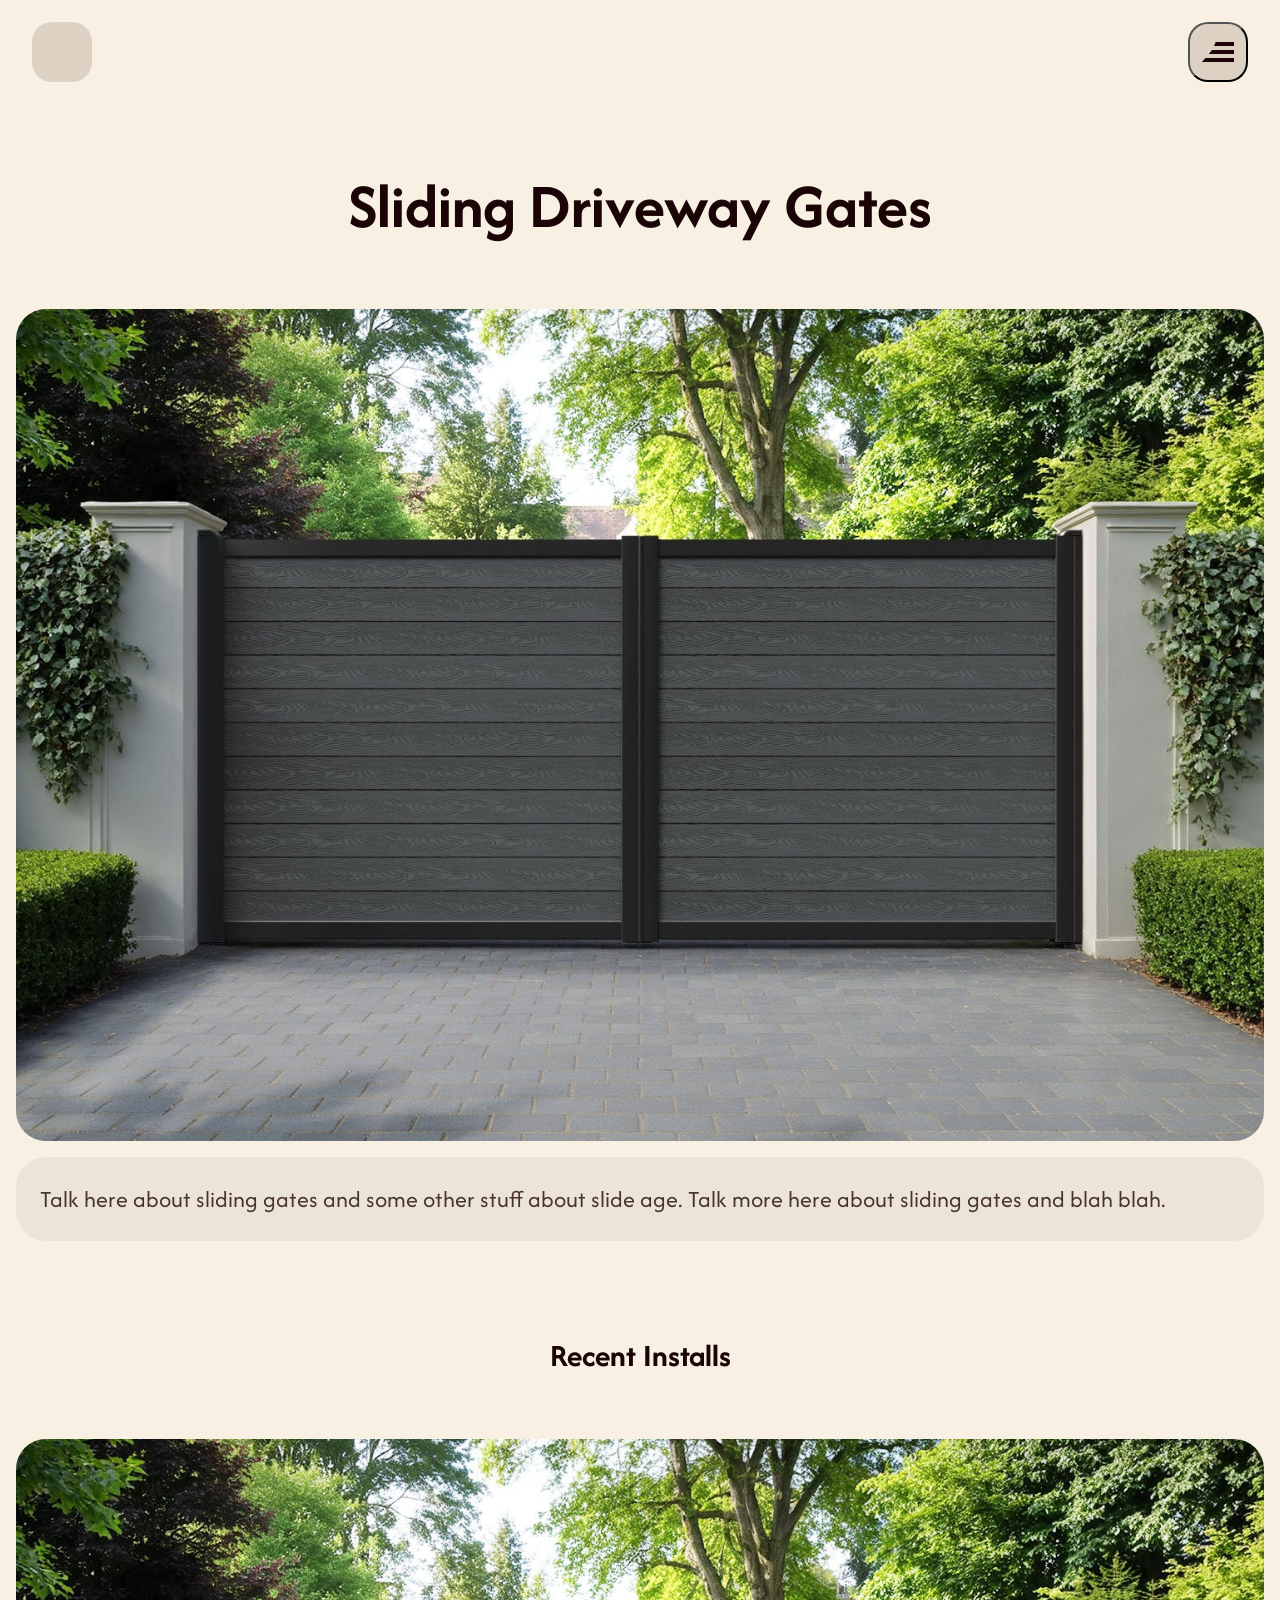
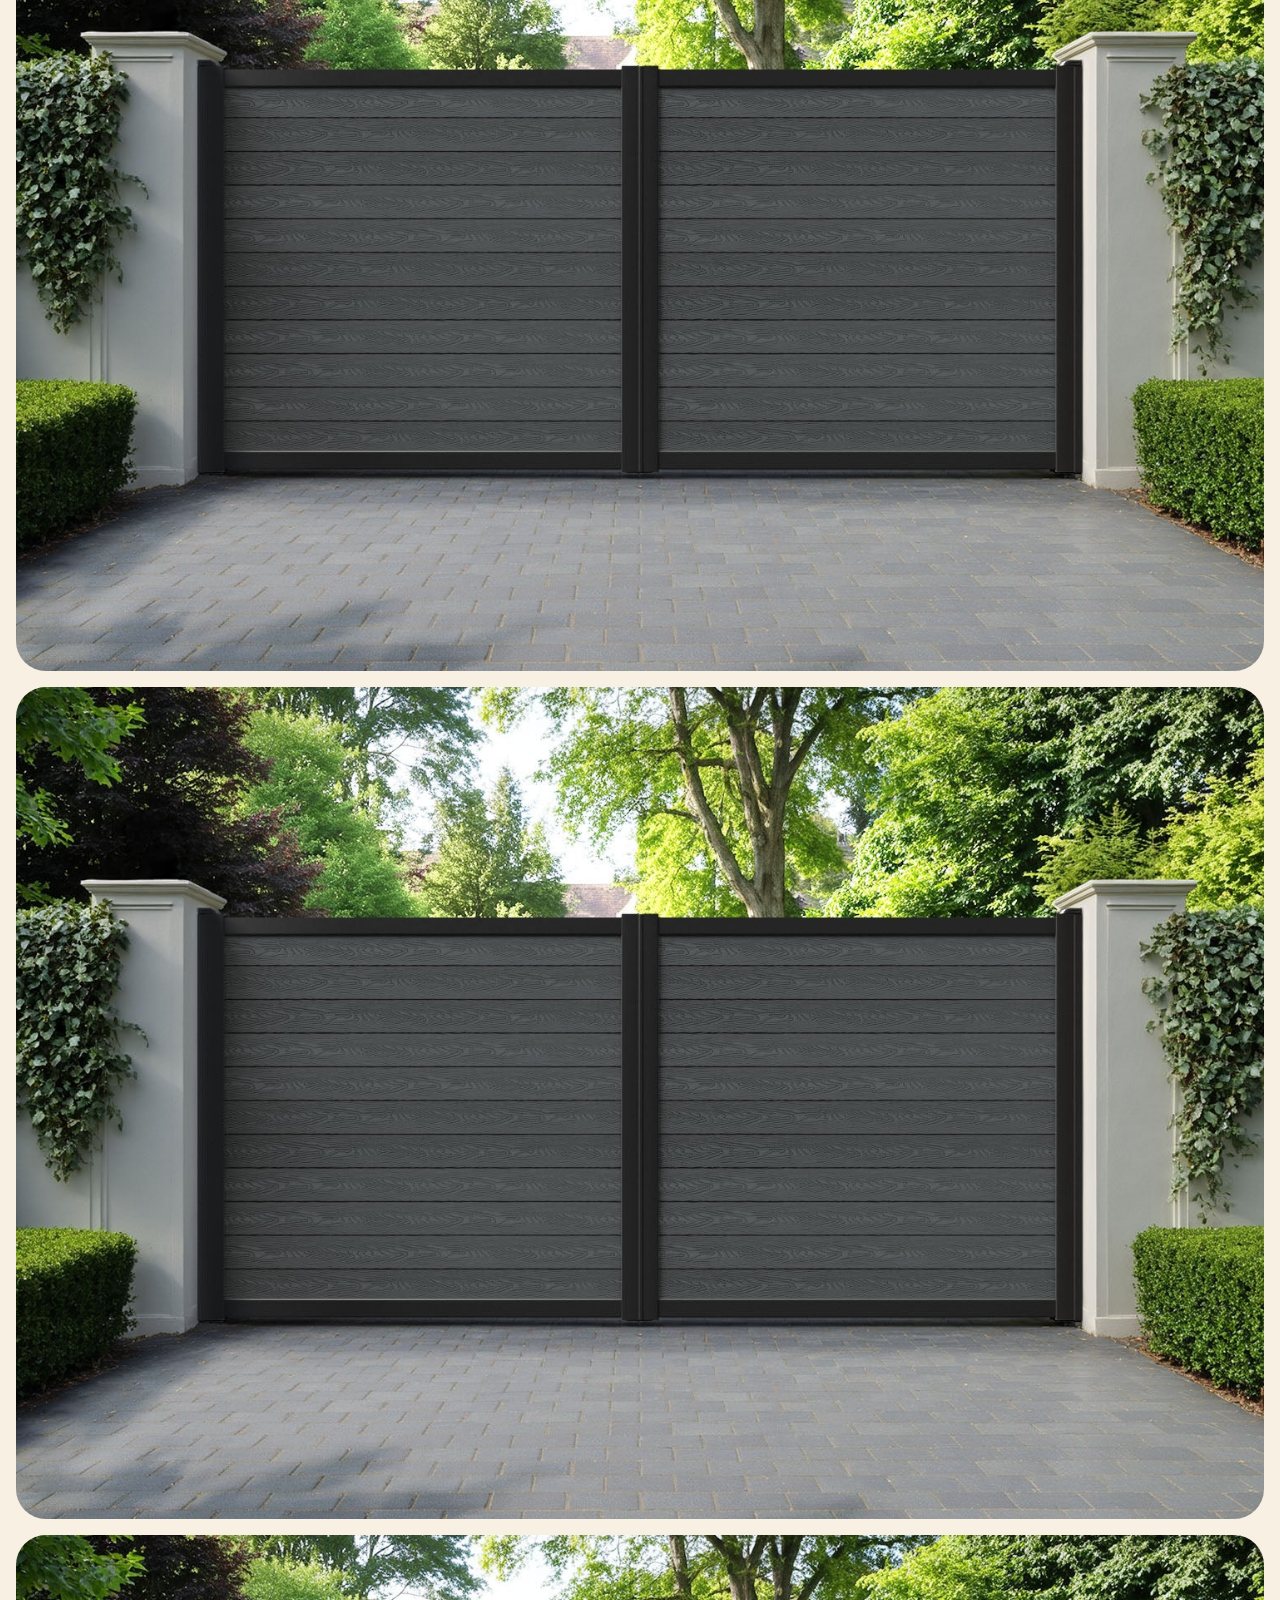
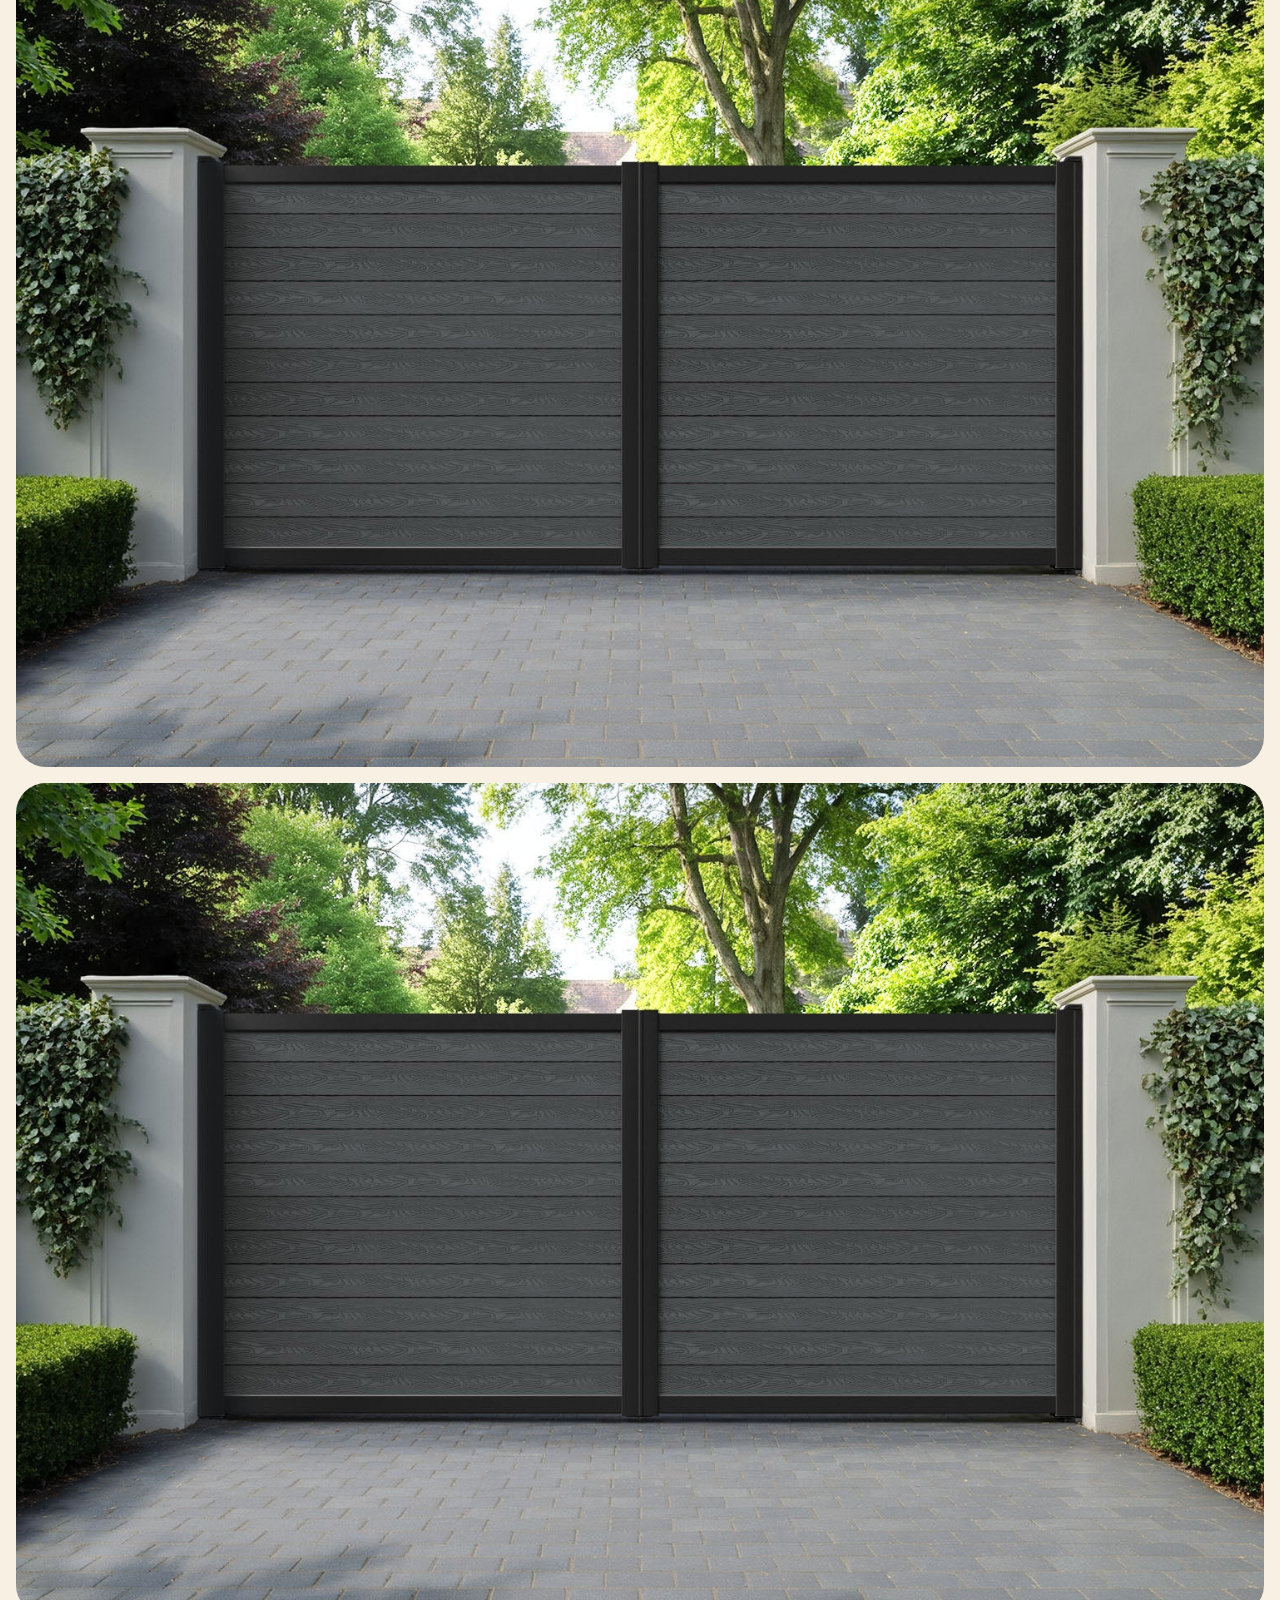
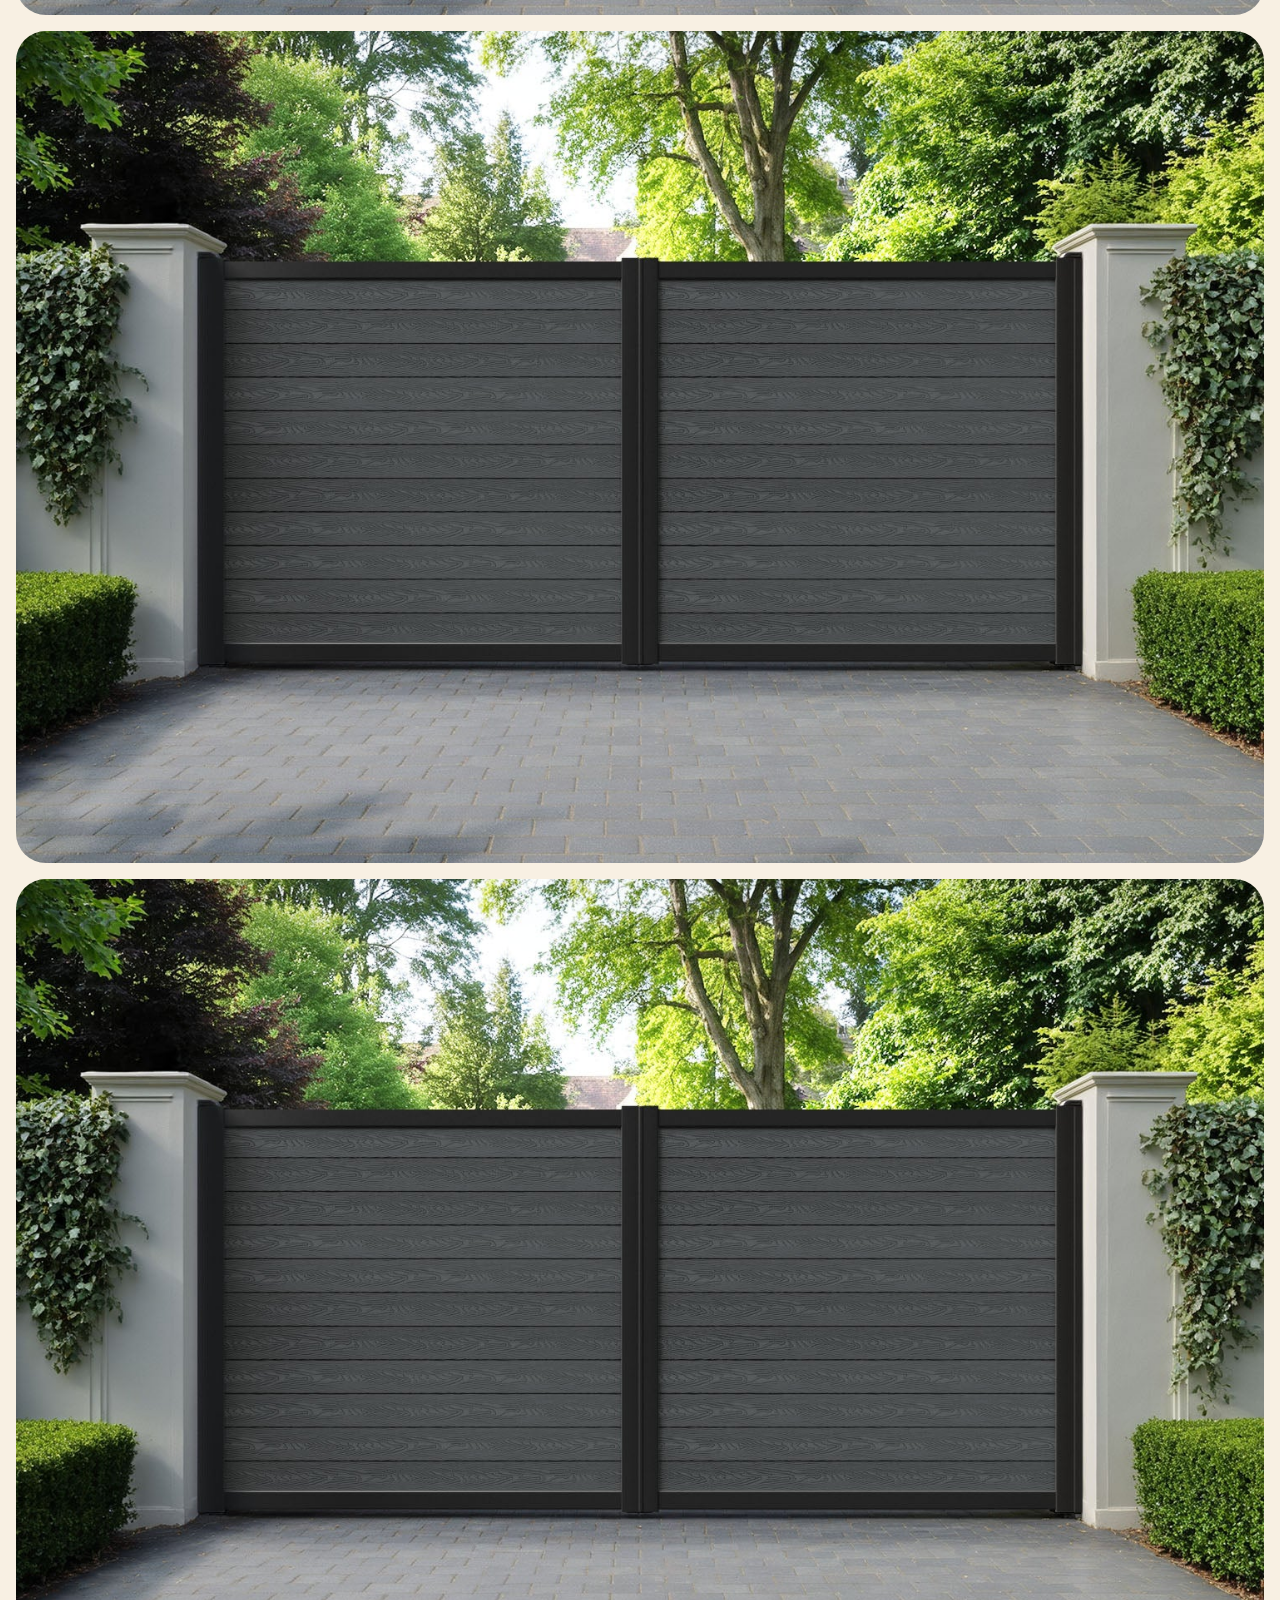
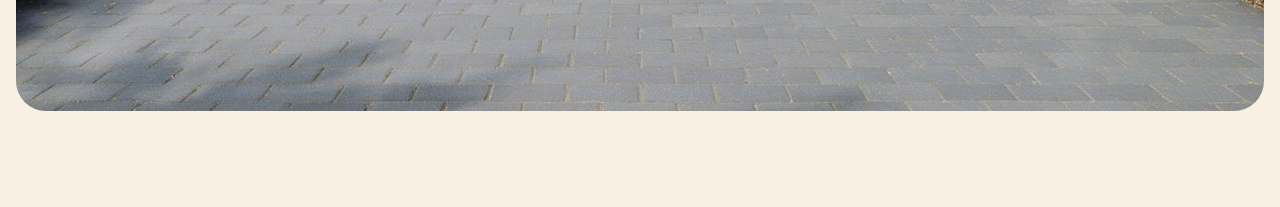
==== slide.html @ ce6226ec "file restructure" ====
<!doctype html>
<html lang="en">
    <head>
        <meta charset="UTF-8" />
        <meta name="viewport" content="width=device-width, initial-scale=1.0" />
        <title>Gower Gate Automation</title>

        <!--Styles-->
        <link rel="stylesheet" href="./css/main.css" />
        <link rel="stylesheet" href="./css/typography.css" />
        <link rel="stylesheet" href="./css/products.css" />
        <link rel="stylesheet" href="./css/button.css" />
        <link rel="stylesheet" href="./css/services.css" />
        <link rel="stylesheet" href="./css/navbar.css" />
        <link rel="stylesheet" href="./css/safety.css" />
        <link rel="stylesheet" href="./css/product-page.css" />

        <!--Fonts-->
        <link rel="preconnect" href="https://fonts.googleapis.com" />
        <link rel="preconnect" href="https://fonts.gstatic.com" crossorigin />
        <link
            href="https://fonts.googleapis.com/css2?family=Afacad:ital,wght@0,400..700;1,400..700&family=Alfa+Slab+One&family=Galada&family=Playfair+Display:ital,wght@0,400..900;1,400..900&family=Six+Caps&family=Squada+One&display=swap"
            rel="stylesheet" />

        <!--Scripts-->
        <script src="./js/menu-toggle.js" defer></script>
    </head>
    <body>
        <nav>
            <div class="nav-btn"></div>
            <button class="nav-btn" id="menu-btn">
                <svg
                    class="nav-menu-icon"
                    width="32"
                    height="20"
                    viewBox="0 0 32 20"
                    fill="none"
                    xmlns="http://www.w3.org/2000/svg">
                    <path d="M13.7143 0H32V4H12L13.7143 0Z" fill="#1B0405" />
                    <path d="M10 8H32V12H6.85714L10 8Z" fill="#1B0405" />
                    <path d="M3.42857 16H32V20H0L3.42857 16Z" fill="#1B0405" />
                </svg>
            </button>
        </nav>
        <div class="mobile-menu" id="mobile-menu">
            <ul class="nav-links">
                <li><a href="./index.html">Home</a></li>
                <li><a>Services</a></li>
                <li><a>Safety</a></li>
                <li><a href="./slide.html">Sliding Gates</a></li>
                <li><a href="./swing.html">Swing Gates</a></li>
            </ul>
        </div>
        <section class="side-padding product-container">
            <h1>Sliding Driveway Gates</h1>
            <img src="./images/swing-gate.jpg" alt="" />
            <div class="product-info">
                <p>
                    Talk here about sliding gates and some other stuff about
                    slide age. Talk more here about sliding gates and blah blah.
                </p>
            </div>
            <h2>Recent Installs</h2>
            <div class="product-gallery">
                <img src="./images/swing-gate.jpg" alt="" />
                <img src="./images/swing-gate.jpg" alt="" />
                <img src="./images/swing-gate.jpg" alt="" />
                <img src="./images/swing-gate.jpg" alt="" />
                <img src="./images/swing-gate.jpg" alt="" />
                <img src="./images/swing-gate.jpg" alt="" />
            </div>
        </section>
    </body>
</html>
---- css/main.css ----
:root {
    --color-brand-primary: #12304A;

    --color-background-primary: #F8F0E3;
    --color-background-secondary: #EDE4D8;
    --color-background-tertiary: #DDD1C3; 

    --color-text-primary: #1B0405;
    --color-text-secondary: #483331;

    --padding-side: 16px;
}

* {
    margin: 0;
    padding: 0;
    box-sizing: border-box;
}

body {
    width: 100vw;
    background-color: var(--color-background-primary);
}

section {
    width: 100%;
}

.side-padding {
    padding-left: var(--padding-side);
    padding-right: var(--padding-side);
}

.hero {
    width: 100%;
    height: 100vh;
    height: 100svh;
    margin-bottom: 96px;
}

.hero-card {
    width: 100%;
    height: 100%;
    padding: 
        var(--nav-height) 
        var(--padding-side)
        var(--padding-side);
}

.hero-card img {
    border-radius: 30px;
    width: 100%;
    height: 100%;
    display: block;
    object-fit: cover;
    object-position: center 10%;
}

.about {
    display: flex;
    flex-direction: column;
    align-items: center;
    margin-bottom: 160px;
}

.about h1 {
    margin-bottom: 96px;
    text-align: center;
}

.about p {
    max-width: 956px;
    text-align: center;
}
---- css/typography.css ----
body {
    font-family: 'Afacad', serif;
}

.company-title {
    font-size: clamp(3rem, 5vw, 6rem); /* 96px */
    font-weight: bold;
    line-height: 1.1;
    color: #0E202A;
}

h1 {
    font-size: clamp(2.5rem, 5vw, 4rem); /* 40px -> 64px */
    font-weight: bold;
    line-height: 1.2;
    color: var(--color-text-primary);
    text-align: center;
}

h2 {
    font-size: 2rem;
    font-weight: bold;
    line-height: 1.2;
    color: var(--color-text-primary);
}

p {
    font-size: clamp(1.25rem, 2vw, 1.5rem); /* 24px */
    font-weight: 400;
    line-height: 1.5;
    letter-spacing: 4%;
    color: var(--color-text-secondary);
}

.title-head {
    font-size: 1rem;
    font-weight: bold;
    line-height: 1;
    color: #696969;
    margin-bottom: 8px;
}
---- css/products.css ----
.products {
    display: flex;
    flex-direction: column;
    align-items: center;
    margin-bottom: 96px;
    gap: 96px;
}

.product {
    width: 100%;
    max-width: 1400px;
    display: flex;
    flex-direction: column;
}

.product h1 {
    margin-bottom: 64px;
}

.product img {
    display: block;
    width: 100%;
    max-width: 1238px;
    aspect-ratio: 3/2;
    object-fit: cover;
    object-position: center;
    border-radius: 30px;
    align-self: center;
    margin-bottom: 16px;
}

.product-info {
    background-color: var(--color-background-secondary);
    padding: 24px;
    border-radius: 30px;
    text-align: center;

    display: flex;
    flex-direction: column;
    gap: 40px;
}

.product-info button {
    flex-shrink: 0;
}

@media screen and (min-width: 768px) {
    .product-info {
        flex-direction: row;
    }
}
---- css/button.css ----
.button {
    font-size: 1rem;
    font-weight: bold;
    letter-spacing: 4%;

    color: white;
    background-color: var(--color-brand-primary);
    padding: 16px 32px;
    border-radius: 30px;

    text-decoration: none;
}
---- css/services.css ----
.services {
    margin-bottom: 96px;
}

.services h1 {
    margin-bottom: 64px;
}

.service-cards {
	display: grid;
	grid-template-columns: 1fr;
	gap: 16px;
}
@media (min-width: 768px) {
	.service-cards {
		grid-template-columns: repeat(2, 1fr);
	}
}
@media (min-width: 1200px) {
	.service-cards {
		grid-template-columns: repeat(4, 1fr);
	}
}

.service-card {
    background-color: var(--color-background-secondary);

    display: flex;
    flex-direction: column;
    align-items: center;
    gap: 24px;

    border-radius: 30px;
    padding: 72px 24px;
}

.service-icon {
    width: 56px;
    height: 56px;
    background-color: #776661;
}

.service-card p {
    text-align: center;
}
---- css/navbar.css ----
:root {
    --nav-icon-size: 60px;
    --nav-padding-y: 22px;
    --nav-padding-x: 32px;

    --nav-height: calc(
        var(--nav-icon-size) + (var(--nav-padding-y) * 2)
    );
}

nav {
    position: fixed;

    width: 100%;

    padding: var(--nav-padding-y) var(--nav-padding-x);

    display: flex;
    justify-content: space-between;
    align-items: center;
    z-index: 1000;
}

.nav-btn {
    width: var(--nav-icon-size);
    height: var(--nav-icon-size);

    border-radius: 20px;
    background: var(--color-background-tertiary);

    flex-shrink: 0;

    display: flex;
    justify-content: center;
    align-items: center;
}

/* mobile menu */
.mobile-menu {
    position: fixed;
    width: 100%;
    height: 100vh;
    background-color: var(--color-background-primary);  
    padding: 
        var(--nav-height)
        var(--padding-side)
        var(--padding-side);

    display: none;
}
.mobile-menu.active {
    display: block;
}

.nav-links {
    background-color: var(--color-background-secondary);
    width: 100%;
    height: 100%;
    border-radius: 30px;
    list-style: none;
    padding: 32px 22px;

    display: flex;
    flex-direction: column;
    gap: 24px;
}

.nav-links li a {
    font-size: 40px;
    font-weight: 600;
    color: var(--color-text-primary);
}
---- css/safety.css ----
.safety h1 {
    margin-bottom: 48px;
}

.safety > p {
    text-align: center;
    margin-bottom: 96px;
}

.slider {
    width: 100%;
    display: flex;
    gap: var(--padding-side);
    overflow-x: auto;
    scroll-snap-type: x mandatory;

    padding-left: var(--padding-side);
    padding-right: var(--padding-side);

    scroll-padding-left: var(--padding-side);

    /* remove scroll bar */
    scrollbar-width: none;

    margin-bottom: 96px;
}

/* remove scroll bar */
.slider::-webkit-scrollbar {
    display: none;
}

.card {
    flex: 0 0 80%;
    scroll-snap-align: start;
}

.card img {
    display: block;
    width: 100%;
    aspect-ratio: 1;
    object-fit: cover;
    border-radius: 20px;
    margin-bottom: 24px;
}

.card h2 {
    margin-bottom: 8px;
}

.card p {
    text-align: left;
}
---- css/product-page.css ----
.product-container {
    padding-top: calc(var(--nav-height) + 64px);
}

.product-container h1 {
    margin-bottom: 64px;
}

.product-container > img {
    width: 100%;
    aspect-ratio: 3/2;
    object-fit: cover;
    object-position: center;
    display: block;
    border-radius: 30px;

    margin-bottom: var(--padding-side);
}

.product-info {
    margin-bottom: 96px;
}

.product-container h2 {
    text-align: center;
    margin-bottom: 64px;
}

.product-gallery {
    display: flex;
    flex-direction: column;
    gap: var(--padding-side);
    margin-bottom: 96px;
}

.product-gallery img {
    width: 100%;
    aspect-ratio: 3/2;
    object-position: center;
    object-fit: cover;
    display: block;
    border-radius: 30px;
}
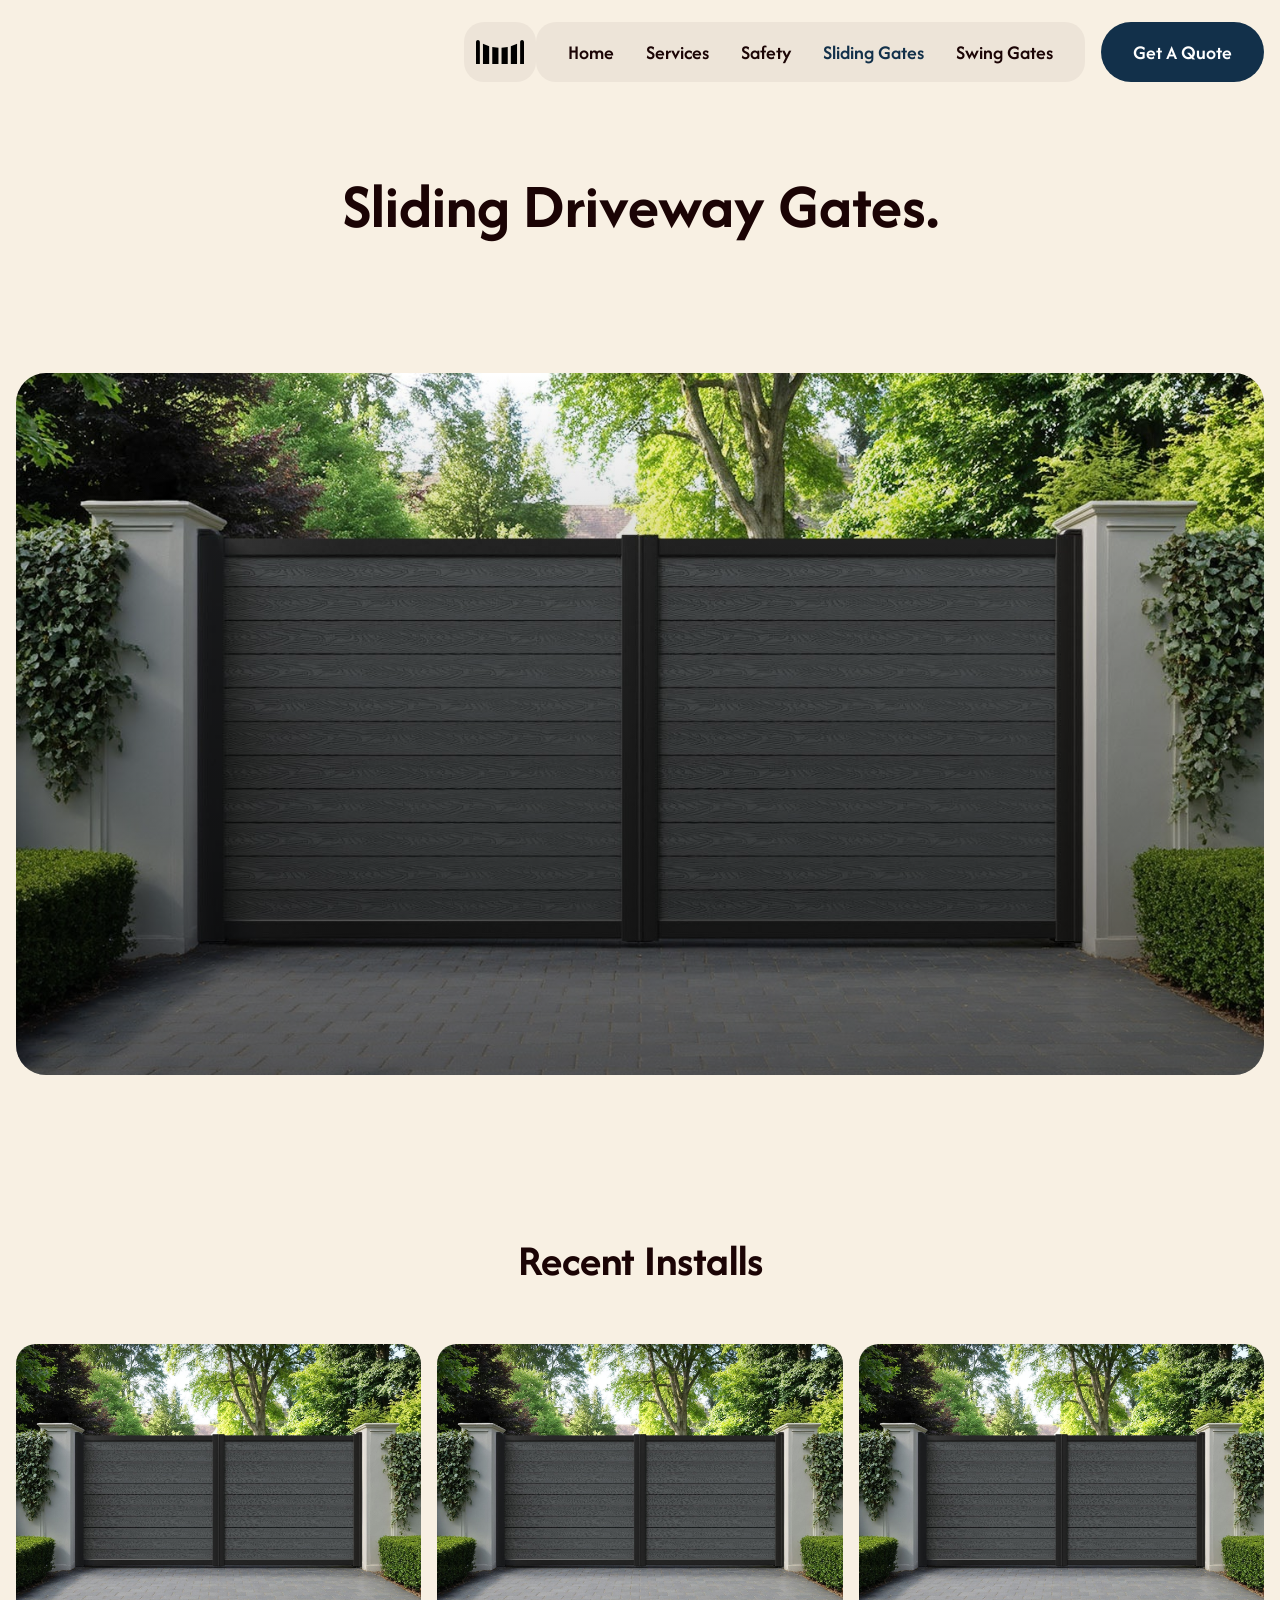
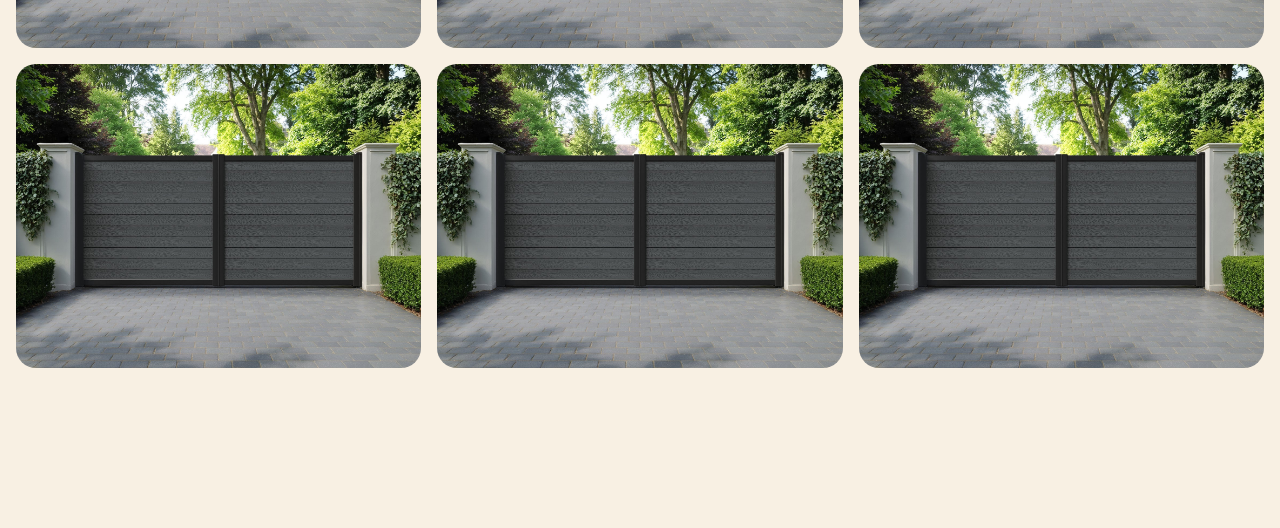
==== commit 69e1d112: "test" ====
--- a/slide.html
+++ b/slide.html
@@ -6,14 +6,18 @@
         <title>Gower Gate Automation</title>
 
         <!--Styles-->
+        <link rel="stylesheet" href="./css/base/reset.css" />
+        <link rel="stylesheet" href="./css/base/constants.css" />
+        <link rel="stylesheet" href="./css/base/typography.css" />
+
         <link rel="stylesheet" href="./css/main.css" />
-        <link rel="stylesheet" href="./css/typography.css" />
-        <link rel="stylesheet" href="./css/products.css" />
-        <link rel="stylesheet" href="./css/button.css" />
-        <link rel="stylesheet" href="./css/services.css" />
-        <link rel="stylesheet" href="./css/navbar.css" />
-        <link rel="stylesheet" href="./css/safety.css" />
-        <link rel="stylesheet" href="./css/product-page.css" />
+
+        <link rel="stylesheet" href="./css/components/button.css" />
+        <link rel="stylesheet" href="./css/layout/layout.css" />
+        <link rel="stylesheet" href="./css/layout/navbar.css" />
+
+        <link rel="stylesheet" href="./css/pages/home/products.css" />
+        <link rel="stylesheet" href="./css/pages/product/product-page.css" />
 
         <!--Fonts-->
         <link rel="preconnect" href="https://fonts.googleapis.com" />
@@ -24,51 +28,156 @@
 
         <!--Scripts-->
         <script src="./js/menu-toggle.js" defer></script>
+        <script src="./js/product-carousel.js" defer></script>
     </head>
     <body>
-        <nav>
-            <div class="nav-btn"></div>
-            <button class="nav-btn" id="menu-btn">
+        <nav class="nav">
+            <a href="./index.html" class="nav-logo">
                 <svg
-                    class="nav-menu-icon"
+                    viewBox="0 0 124 62"
+                    fill="none"
+                    xmlns="http://www.w3.org/2000/svg">
+                    <path d="M42.0001 62L58 62V20L42 18L42.0001 62Z" />
+                    <path d="M82 62H66V20L82 18L82 62Z" />
+                    <path d="M18 62H34V16L18 10V62Z" />
+                    <path d="M106 62H90V16L106 10V62Z" />
+                    <path
+                        d="M10 5.99999V62H0C0.166667 47 0 14.8091 0 5.99999C0 -2 10 -1.99999 10 5.99999Z" />
+                    <path
+                        d="M124 5.99999V62H114C114.167 47 114 14.8091 114 5.99999C114 -1.99999 124 -1.99999 124 5.99999Z" />
+                </svg>
+            </a>
+            <button
+                class="menu-btn"
+                id="menu-btn"
+                aria-label="Open navigation"
+                aria-expanded="false"
+                aria-controls="nav-menu">
+                <svg
+                    class="menu-icon"
                     width="32"
                     height="20"
                     viewBox="0 0 32 20"
                     fill="none"
                     xmlns="http://www.w3.org/2000/svg">
-                    <path d="M13.7143 0H32V4H12L13.7143 0Z" fill="#1B0405" />
-                    <path d="M10 8H32V12H6.85714L10 8Z" fill="#1B0405" />
-                    <path d="M3.42857 16H32V20H0L3.42857 16Z" fill="#1B0405" />
+                    <path
+                        d="M13.7143 0H32V4H12L13.7143 0Z"
+                        fill="currentColor" />
+                    <path d="M10 8H32V12H6.85714L10 8Z" fill="currentColor" />
+                    <path
+                        d="M3.42857 16H32V20H0L3.42857 16Z"
+                        fill="currentColor" />
                 </svg>
             </button>
+            <div class="nav-menu" id="nav-menu">
+                <ul class="nav-links">
+                    <li>
+                        <a href="./index.html"> Home </a>
+                    </li>
+                    <li>
+                        <a href="./index.html#services"> Services </a>
+                    </li>
+                    <li>
+                        <a href="./index.html#safety"> Safety </a>
+                    </li>
+                    <li>
+                        <a href="./slide.html" class="active">
+                            Sliding Gates
+                        </a>
+                    </li>
+                    <li>
+                        <a href="./swing.html"> Swing Gates </a>
+                    </li>
+                </ul>
+                <a href="./quote.html" class="btn-primary"> Get A Quote </a>
+            </div>
         </nav>
-        <div class="mobile-menu" id="mobile-menu">
-            <ul class="nav-links">
-                <li><a href="./index.html">Home</a></li>
-                <li><a>Services</a></li>
-                <li><a>Safety</a></li>
-                <li><a href="./slide.html">Sliding Gates</a></li>
-                <li><a href="./swing.html">Swing Gates</a></li>
-            </ul>
-        </div>
-        <section class="side-padding product-container">
-            <h1>Sliding Driveway Gates</h1>
-            <img src="./images/swing-gate.jpg" alt="" />
+        <section class="product-container side-padding section">
+            <h1 class="section-title heading-lg">Sliding Driveway Gates.</h1>
+            <div class="product-image">
+                <img src="./images/swing-gate.jpg" alt="" />
+            </div>
             <div class="product-info">
-                <p>
+                <p class="body-md">
                     Talk here about sliding gates and some other stuff about
                     slide age. Talk more here about sliding gates and blah blah.
                 </p>
             </div>
-            <h2>Recent Installs</h2>
+        </section>
+        <section class="section side-padding">
+            <h2 class="heading-md section-sub-title">Recent Installs</h2>
             <div class="product-gallery">
-                <img src="./images/swing-gate.jpg" alt="" />
-                <img src="./images/swing-gate.jpg" alt="" />
-                <img src="./images/swing-gate.jpg" alt="" />
-                <img src="./images/swing-gate.jpg" alt="" />
-                <img src="./images/swing-gate.jpg" alt="" />
-                <img src="./images/swing-gate.jpg" alt="" />
+                <!--
+                <img data-index="0" src="./images/swing-gate.jpg" alt="" />
+                <img data-index="1" src="./images/swing-gate.jpg" alt="" />
+                <img data-index="2" src="./images/swing-gate.jpg" alt="" />
+                <img data-index="3" src="./images/swing-gate.jpg" alt="" />
+                <img data-index="4" src="./images/swing-gate.jpg" alt="" />
+                <img data-index="5" src="./images/swing-gate.jpg" alt="" />
+            --></div>
+        </section>
+        <div class="product-carousel hidden">
+            <button
+                class="product-carousel-btn"
+                id="product-carousel-btn-right">
+                <svg
+                    viewBox="0 0 24 24"
+                    fill="none"
+                    xmlns="http://www.w3.org/2000/svg">
+                    <path
+                        d="M9 18L15 12L9 6"
+                        stroke="currentColor"
+                        stroke-width="2"
+                        stroke-linecap="round"
+                        stroke-linejoin="round" />
+                </svg>
+            </button>
+            <button class="product-carousel-btn" id="product-carousel-btn-left">
+                <svg
+                    viewBox="0 0 24 24"
+                    fill="none"
+                    xmlns="http://www.w3.org/2000/svg">
+                    <path
+                        d="M15 18L9 12L15 6"
+                        stroke="currentColor"
+                        stroke-width="2"
+                        stroke-linecap="round"
+                        stroke-linejoin="round" />
+                </svg>
+            </button>
+            <button
+                class="product-carousel-btn"
+                id="product-carousel-btn-close">
+                <svg
+                    viewBox="0 0 24 24"
+                    fill="none"
+                    xmlns="http://www.w3.org/2000/svg">
+                    <path
+                        d="M6 6L18 18M18 6L6 18"
+                        stroke="currentColor"
+                        stroke-width="2"
+                        stroke-linecap="round" />
+                </svg>
+            </button>
+            <!--
+            <div class="slide">
+                <img data-index="0" src="./images/swing-gate.jpg" alt="" />
             </div>
-        </section>
+            <div class="slide">
+                <img data-index="1" src="./images/swing-gate.jpg" alt="" />
+            </div>
+            <div class="slide">
+                <img data-index="2" src="./images/swing-gate.jpg" alt="" />
+            </div>
+            <div class="slide">
+                <img data-index="3" src="./images/swing-gate.jpg" alt="" />
+            </div>
+            <div class="slide">
+                <img data-index="4" src="./images/swing-gate.jpg" alt="" />
+            </div>
+            <div class="slide">
+                <img data-index="5" src="./images/swing-gate.jpg" alt="" />
+            </div>
+        --></div>
     </body>
 </html>
--- a/css/base/constants.css
+++ b/css/base/constants.css
@@ -0,0 +1,16 @@
+:root {
+    --color-brand-primary: #12304A;
+    --color-brand-primary-hover: #1A4668;
+    --color-brand-primary-pressed: #0D2438;
+    --color-brand-primary-disabled: #8A9AA8;
+    --color-brand-primary-focus: #2E7DB5;
+
+    --color-background-primary: #F8F0E3;
+    --color-background-secondary: #EDE4D8;
+    --color-background-tertiary: #DDD1C3; 
+
+    --color-text-primary: #1B0405;
+    --color-text-secondary: #483331;
+
+    --padding-side: 16px;
+}
--- a/css/base/typography.css
+++ b/css/base/typography.css
@@ -0,0 +1,51 @@
+body {
+    font-family: 'Afacad', serif;
+}
+
+.heading-lg {
+    font-size: clamp(2.5rem, 5vw, 4rem); /* 40px -> 64px */
+    font-weight: bold;
+    line-height: 1.2;
+    color: var(--color-text-primary);
+}
+
+.heading-md {
+    font-size: 2rem;
+    font-weight: bold;
+    line-height: 1.2;
+    color: var(--color-text-primary);
+}
+
+.heading-sm {
+    font-size: 2rem;
+    font-weight: bold;
+    line-height: 1.2;
+    color: var(--color-text-primary);
+}
+
+.body-md {
+    font-size: clamp(1.25rem, 2vw, 1.5rem); /* 24px */
+    font-weight: 400;
+    line-height: 1.5;
+    letter-spacing: 4%;
+    color: var(--color-text-secondary);
+}
+
+@media (min-width: 768px) {
+    .heading-md {
+        font-size: 2.5rem; /* 40px */
+    }
+    .heading-sm {
+        font-size: 2rem; /* 28px */
+    }
+}
+@media (min-width: 1024px) {
+    .heading-md {
+        font-size: 2.75rem;
+    }
+}
+@media (min-width: 1440px) {
+    .heading-md {
+        font-size: 3rem; /* 48px */
+    }
+}
--- a/css/components/button.css
+++ b/css/components/button.css
@@ -0,0 +1,13 @@
+.button {
+    font-size: 1rem;
+    font-weight: bold;
+    letter-spacing: 4%;
+
+    color: white;
+    background-color: var(--color-brand-primary);
+    padding: 16px 32px;
+    border-radius: 30px;
+    width: fit-content;
+
+    text-decoration: none;
+}
--- a/css/layout/layout.css
+++ b/css/layout/layout.css
@@ -0,0 +1,68 @@
+.section {
+    width: 100%;
+    margin-bottom: 120px;
+
+    display: flex;
+    flex-direction: column;
+    align-items: center;
+}
+.section-title {
+    text-align: center;
+    margin-bottom: 88px;
+    padding: 0 var(--padding-side);
+}
+.section-sub-title {
+    text-align: center;
+    margin-bottom: 32px;
+}
+.section-body-text {
+    padding: 0 calc(var(--padding-side) * 1.5);
+    text-align: center;
+    margin-top: -40px;
+    margin-bottom: 88px;
+}
+@media screen and (min-width: 768px) {
+    .section {
+        margin-bottom: 160px;
+    }
+    .section-title {
+        padding: 0;
+        max-width: 80%;
+        margin-bottom: 128px;
+    }
+    .section-sub-title {
+        margin-bottom: 56px;
+    }
+    .section-body-text {
+        padding: 0;
+        max-width: 75%;
+        margin-top: -80px;
+        margin-bottom: 128px;
+    }
+}
+@media screen and (min-width: 1024px) {
+    .section-title {
+        max-width: 70%;
+    }
+    .section-body-text {
+        max-width: 65%;
+    }
+}
+@media screen and (min-width: 1440px) {
+    .section {
+        margin-bottom: 200px;
+    }
+    .section-title {
+        max-width: 60%;
+        margin-bottom: 168px;
+    }
+    .section-body-text {
+        max-width: 60%;
+        margin-bottom: 168px;
+    }
+}
+
+.side-padding {
+    padding-left: var(--padding-side);
+    padding-right: var(--padding-side);
+}
--- a/css/layout/navbar.css
+++ b/css/layout/navbar.css
@@ -0,0 +1,255 @@
+:root {
+    --nav-height: 104px;
+
+    --nav-padding-inline: 32px;
+    --nav-padding-block: 22px;
+
+    --nav-icon-size: 60px;
+}
+
+/* ==========================
+   Navigation
+========================== */
+
+.nav {
+    position: fixed;
+    inset: 0 0 auto 0;
+
+    display: flex;
+    justify-content: /*space-between*/ flex-end;
+    align-items: center;
+
+    padding: var(--nav-padding-block) 16px;
+
+    z-index: 1000;
+}
+
+/* ==========================
+   Logo
+========================== */
+
+.nav-logo {
+    width: 72px;
+    height: 60px;
+
+    display: grid;
+    place-items: center;
+
+    background: var(--color-background-secondary);
+
+    border-radius: 20px;
+
+    text-decoration: none;
+    z-index: 999;
+}
+
+.nav-logo svg {
+    height: 24px;
+    width: auto;
+    fill: black;
+}
+
+/* ==========================
+   Menu Button
+========================== */
+
+.menu-btn {
+
+    width: var(--nav-icon-size);
+    height: var(--nav-icon-size);
+
+    display: grid;
+    place-items: center;
+
+    border: none;
+    border-radius: 20px;
+
+    background: var(--color-background-secondary);
+
+    color: var(--color-text-primary);
+
+    cursor: pointer;
+
+    z-index: 1000;
+
+}
+
+.menu-icon {
+    pointer-events: none;
+    width: 20px;
+    height: 10px;
+    fill: var(--color-text-primary);
+}
+
+/* ==========================
+   Mobile Menu
+========================== */
+
+.nav-menu {
+    position: fixed;
+
+    inset: 0;
+
+    padding:
+        var(--nav-height)
+        var(--padding-side)
+        var(--padding-side);
+
+    background: var(--color-background-primary);
+
+    display: flex;
+    flex-direction: column;
+    justify-content: space-between;
+
+    opacity: 0;
+    visibility: hidden;
+    pointer-events: none;
+
+    transform: translateY(-20px);
+
+    transition:
+        opacity .3s ease,
+        transform .3s ease,
+        visibility .3s ease;
+}
+
+.nav-menu.active {
+    opacity: 1;
+    visibility: visible;
+    pointer-events: auto;
+
+    transform: translateY(0);
+}
+
+/* ==========================
+   Links
+========================== */
+
+.nav-links {
+    list-style: none;
+
+    display: flex;
+    flex-direction: column;
+
+    gap: 24px;
+
+    padding: 32px;
+
+    border-radius: 20px;
+
+    background: var(--color-background-secondary);
+}
+
+.nav-links a {
+    color: var(--color-text-primary);
+
+    text-decoration: none;
+
+    font-size: 32px;
+    font-weight: 600;
+
+    transition: color .2s;
+}
+
+.nav-links a:hover {
+    color: var(--color-brand-primary);
+}
+
+.nav-links a.active {
+    color: var(--color-brand-primary);
+}
+
+/* ==========================
+   Quote Button
+========================== */
+
+.btn-primary {
+
+    display: inline-flex;
+    justify-content: center;
+    align-items: center;
+
+    height: 60px;
+
+    padding: 0 32px;
+
+    border-radius: 30px;
+
+    background: var(--color-brand-primary);
+
+    color: white;
+
+    text-decoration: none;
+
+    font-size: 20px;
+    font-weight: 600;
+
+    transition: background-color .25s;
+
+    flex-shrink: 0;
+
+}
+
+.btn-primary:hover {
+    background-color: #0a263f;
+}
+
+/* to disable scroll on menu open */
+body.menu-open {
+    overflow: hidden;
+}
+
+/* ==========================
+   Desktop
+========================== */
+
+@media (min-width: 1024px) {
+
+    .menu-btn {
+        display: none;
+    }
+
+    .nav-menu {
+
+        position: static;
+
+        inset: auto;
+
+        padding: 0;
+
+        flex-direction: row;
+        align-items: center;
+
+        gap: 16px;
+
+        background: transparent;
+
+        opacity: 1;
+        visibility: visible;
+        pointer-events: auto;
+
+        transform: none;
+
+    }
+
+    .nav-links {
+
+        flex-direction: row;
+        align-items: center;
+
+        gap: 32px;
+
+        height: 60px;
+
+        padding: 0 32px;
+
+        border-radius: 20px;
+    }
+
+    .nav-links a {
+
+        font-size: 20px;
+
+    }
+
+}
--- a/css/pages/home/products.css
+++ b/css/pages/home/products.css
@@ -0,0 +1,157 @@
+.products {
+    display: flex;
+    flex-direction: column;
+    align-items: center;
+    gap: 96px;
+
+    margin-top: -100px;
+}
+
+.product {
+    width: 100%;
+    max-width: 1400px;
+}
+
+.product-image {
+    position: relative;
+    display: block;
+}
+
+.product-image img {
+    display: block;
+    width: 100%;
+    aspect-ratio: 3 / 2;
+    object-fit: cover;
+    border-radius: 30px;
+}
+
+.product-info {
+    margin-top: 24px;
+    padding: 0px;
+    border-radius: 30px;
+
+    display: flex;
+    flex-direction: column;
+    align-items: center;
+    gap: 32px;
+
+    text-align: center;
+}
+
+.product .product-button {
+        background: var(--color-brand-primary);
+        border: none;
+
+        font-size: 1rem;
+        font-weight: bold;
+        letter-spacing: 4%;
+
+        color: white;
+        padding: 16px 32px;
+        border-radius: 30px;
+        width: fit-content;
+
+        text-decoration: none;
+
+        transition: background 0.2s ease;
+    }
+
+a {
+    text-decoration: none;
+}
+
+@media (min-width: 768px) {
+
+    .products {
+        gap: 128px;
+    }
+
+    .product {
+        padding: 0 32px;
+    }
+
+    .product-image img {
+        aspect-ratio: 12/9;
+    }
+
+    .product-image::before {
+        content: "";
+        position: absolute;
+        inset: 0;
+        background: linear-gradient(rgba(0, 0, 0, 0), rgba(0, 0, 0, 0.5));
+        border-radius: 30px;
+        z-index: 1;
+    }
+
+    .product-info {
+        position: absolute;
+        inset-inline: 0;
+        bottom: 32px;
+
+        width: 100%;
+        margin: 0;
+        padding: 0;
+
+        background: transparent;
+
+        gap: 24px;
+        z-index: 2;
+    }
+
+    .product-desc {
+        color: #fff;
+        font-size: 20px;
+        width: 90%;
+    }
+
+    .product .product-button {
+        background: rgba(0, 0, 0, 0.45);
+        border: none;
+
+        font-size: 1rem;
+        font-weight: bold;
+        letter-spacing: 4%;
+
+        color: white;
+        padding: 16px 32px;
+        border-radius: 30px;
+        width: fit-content;
+
+        text-decoration: none;
+
+        transition: background 0.2s ease;
+    }
+
+    .product .product-button:hover {
+        background: rgba(0, 0, 0, 0.6);
+    }
+}
+
+@media screen and (min-width: 1024px) {
+    .product {
+        padding: 0 48px;
+    }
+    .product-image img {
+        aspect-ratio: 16/9;
+    }
+    .product-desc {
+        width: 80%;
+    }
+}
+
+/* desc reveal animation */
+@media (hover: hover) and (min-width: 768px) {
+    .product-info {
+        opacity: 0;
+        transform: translateY(10px);
+
+        transition:
+            opacity .3s ease,
+            transform .3s ease;
+    }
+
+    .product-image:hover .product-info {
+        opacity: 1;
+        transform: translateY(0);
+    }
+}
--- a/css/pages/product/product-page.css
+++ b/css/pages/product/product-page.css
@@ -0,0 +1,135 @@
+.product-container {
+    padding-top: calc(var(--nav-height) + 64px);
+}
+
+/* Gallery */
+.product-gallery {
+    display: grid;
+    grid-template-columns: repeat(1, 1fr);
+    gap: var(--padding-side);
+}
+
+.product-gallery img {
+    width: 100%;
+    aspect-ratio: 4/3;
+
+    object-fit: cover;
+    object-position: center;
+    display: block;
+
+    border-radius: 20px;
+
+    cursor: pointer;
+}
+
+@media screen and (min-width: 768px) {
+    .product-gallery {
+        grid-template-columns: repeat(2, 1fr);
+    }
+}
+
+@media screen and (min-width: 1228px) {
+    .product-gallery {
+        grid-template-columns: repeat(3, 1fr);
+    }
+}
+
+@media screen and (min-width: 1440px) {
+    .product-gallery {
+        grid-template-columns: repeat(4, 1fr);
+        gap: 64px;
+        padding: 0 104px;
+    }
+}
+
+/* Carousel */
+.product-carousel {
+    position: fixed;
+    inset: 0;
+    z-index: 1000;
+
+    width: 100vw;
+    height: 100vh;
+
+    display: flex;
+
+    overflow-x: auto;
+    overflow-y: hidden;
+
+    scroll-snap-type: x mandatory;
+    -webkit-overflow-scrolling: touch;
+
+    background: rgba(28, 28, 28, 0.9);
+
+    opacity: 1;
+    visibility: visible;
+    pointer-events: auto;
+
+    transition: opacity 1s ease;
+}
+
+.product-carousel.hidden {
+    opacity: 0;
+    visibility: hidden;
+    pointer-events: none;
+}
+
+.product-carousel .slide {
+    flex: 0 0 100vw;
+    height: 100vh;
+
+    display: flex;
+    justify-content: center;
+    align-items: center;
+
+    scroll-snap-align: center;
+}
+
+.product-carousel .slide img {
+    width: 90%;
+    height: 90%;
+
+    object-fit: contain;
+}
+
+.product-carousel-btn {
+    position: fixed;
+    top: 50%;
+    transform: translateY(-50%);
+
+    width: 56px;
+    height: 56px;
+    border-radius: 50%;
+
+    background: rgba(0, 0, 0, 0.25);
+    border: none;
+
+    cursor: pointer;
+}
+
+.product-carousel-btn:hover {
+    background: rgba(0, 0, 0, 0.4);
+}
+
+.product-carousel-btn:active {
+    background: rgba(0, 0, 0, 0.5);
+}
+
+.product-carousel-btn svg {
+    width: 24px;
+    height: 24px;
+    color: white;
+}
+
+#product-carousel-btn-left {
+    left: 64px;
+}
+
+#product-carousel-btn-right {
+    right: 64px;
+}
+
+#product-carousel-btn-close {
+    top: 64px;
+    right: 64px;
+}
